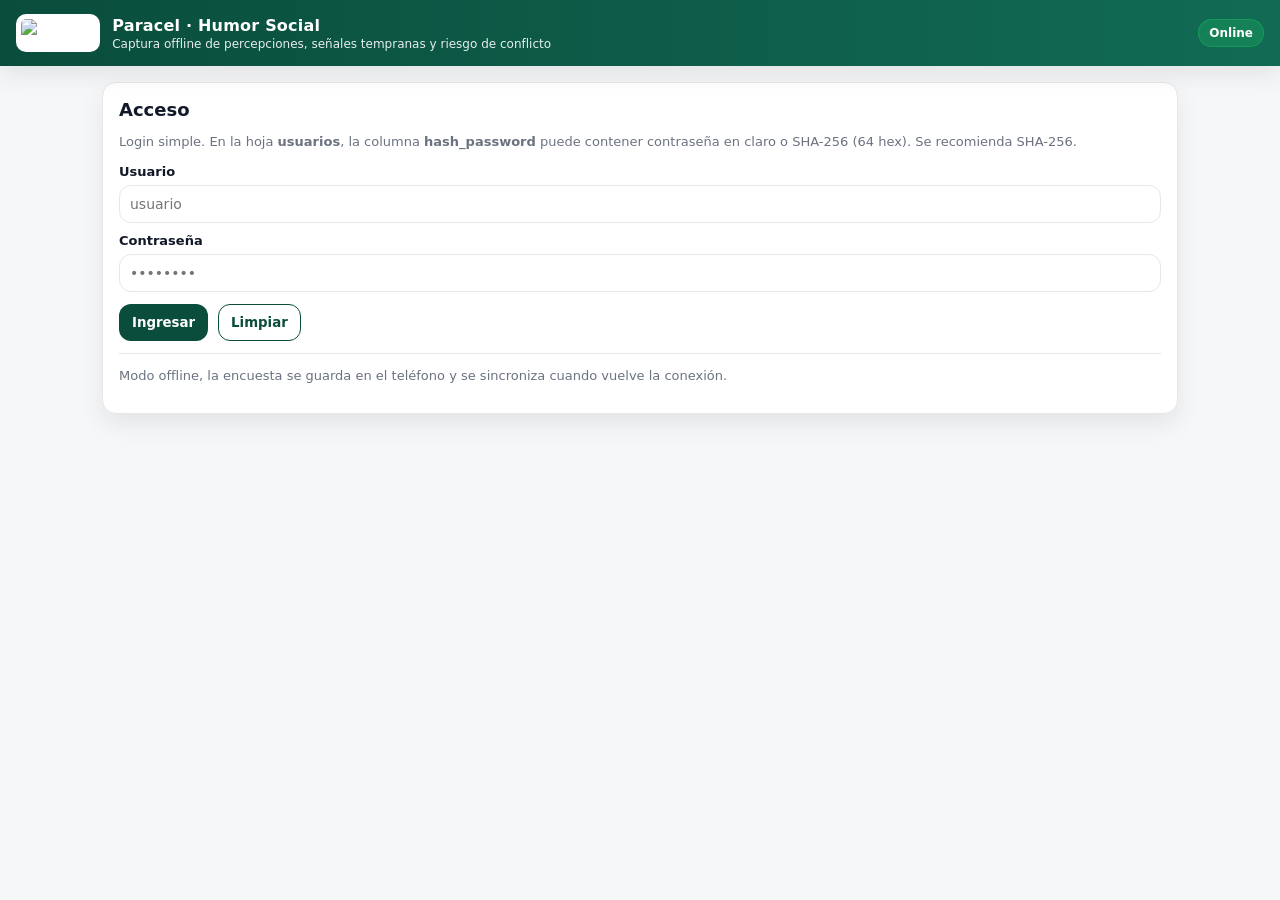
==== app/index.html @ 2449e36b "feat: restore v2 version" ====
<!doctype html>
<html lang="es">
<head>
  <meta charset="utf-8">
  <meta name="viewport" content="width=device-width,initial-scale=1,viewport-fit=cover">
  <meta name="theme-color" content="#0a4d3c">
  <title>Paracel · Humor Social</title>
  <link rel="manifest" href="./manifest.json">
  <link rel="icon" href="./icons/icon-192.png">
  <link rel="stylesheet" href="./styles.css">
</head>
<body>
  <header class="topbar">
    <img id="logo" class="logo" alt="Paracel">
    <div class="titleblock">
      <div id="appTitle" class="title">Paracel · Humor Social</div>
      <div class="subtitle">Captura offline de percepciones, señales tempranas y riesgo de conflicto</div>
    </div>
    <div class="right">
      <div id="netPill" class="pill">Offline</div>
      <button id="btnLogout" class="btn secondary" style="display:none;">Salir</button>
    </div>
  </header>

  <main class="wrap">
    <section id="cardLogin" class="card">
      <h2>Acceso</h2>
      <p class="muted">Login simple. En la hoja <b>usuarios</b>, la columna <b>hash_password</b> puede contener contraseña en claro o SHA-256 (64 hex). Se recomienda SHA-256.</p>
      <label>Usuario</label>
      <input id="loginUser" autocomplete="username" placeholder="usuario">
      <label>Contraseña</label>
      <input id="loginPass" type="password" autocomplete="current-password" placeholder="••••••••">
      <div class="row">
        <button id="btnLogin" class="btn">Ingresar</button>
        <button id="btnClear" class="btn secondary">Limpiar</button>
      </div>
      <div id="loginMsg"></div>
      <div class="hr"></div>
      <p class="muted">Modo offline, la encuesta se guarda en el teléfono y se sincroniza cuando vuelve la conexión.</p>
    </section>

    <section id="cardApp" class="card" style="display:none;">
      <div class="tabs">
        <button id="tabForm" class="tab active">Encuesta</button>
        <button id="tabDash" class="tab" style="display:none;">Tablero</button>
      </div>

      <section id="panelForm">
        <h2>Encuesta</h2>
        <p class="muted">Las preguntas se descargan cuando hay conexión y se guardan en caché. Si no hay conexión, se usa el último set disponible.</p>

        <div class="hr"></div>

        <div class="grid3">
          <div>
            <label>Tipo de informante</label>
            <select id="metaTipo">
              <option value="">Seleccione</option>
              <option value="oficina">Oficina</option>
              <option value="comunidad">Comunidad</option>
            </select>
          </div>
          <div>
            <label>Área</label>
            <input id="metaArea" placeholder="Ej.: Industrial, Forestal, Social">
          </div>
          <div>
            <label>Comunidad o Localidad</label>
            <input id="metaComunidad" placeholder="Ej.: Comunidad X">
          </div>
        </div>

        <label>Comentario general (opcional)</label>
        <textarea id="metaComentario" placeholder="Contexto, actores, hechos, fechas, señales"></textarea>

        <div class="hr"></div>

        <div id="questions"></div>

        <div class="row">
          <button id="btnSaveLocal" class="btn secondary">Guardar en el teléfono</button>
          <button id="btnSendNow" class="btn">Enviar ahora</button>
          <button id="btnSync" class="btn secondary">Sincronizar pendientes</button>
        </div>

        <div id="formMsg"></div>

        <div class="hr"></div>
        <div class="row">
          <div class="muted"><b>Pendientes:</b> <span id="pendingCount">0</span></div>
          <div class="muted"><b>Última sync:</b> <span id="lastSync">-</span></div>
        </div>
      </section>

      <section id="panelDash" style="display:none;">
        <h2>Tablero</h2>
        <p class="muted">Visible solo para usuarios autorizados. Métricas en ventana móvil y semáforo de alertas tempranas.</p>

        <div class="hr"></div>

        <div class="grid3">
          <div>
            <label>Ventana (días)</label>
            <select id="dashWindow">
              <option value="14">14</option>
              <option value="30" selected>30</option>
              <option value="60">60</option>
              <option value="90">90</option>
            </select>
          </div>
          <div>
            <label>Tipo informante</label>
            <select id="dashTipo">
              <option value="">(todos)</option>
              <option value="oficina">Oficina</option>
              <option value="comunidad">Comunidad</option>
            </select>
          </div>
          <div>
            <label>Comunidad</label>
            <select id="dashComunidad">
              <option value="">(todas)</option>
            </select>
          </div>
        </div>

        <div class="row">
          <button id="btnDash" class="btn">Actualizar tablero</button>
        </div>

        <div class="hr"></div>

        <div class="semaforo">
          <div class="lights">
            <div id="lightGreen" class="light"></div>
            <div id="lightYellow" class="light"></div>
            <div id="lightRed" class="light"></div>
          </div>
          <div>
            <div id="semTitle" class="semTitle">Semáforo</div>
            <div id="semMeta" class="muted">Sin datos</div>
            <div id="semExplain" class="muted"></div>
          </div>
        </div>

        <div class="hr"></div>

        <div id="kpis" class="kpis"></div>

        <div class="hr"></div>

        <h3>Ranking dimensiones</h3>
        <div id="dimRank"></div>

        <div class="hr"></div>

        <h3>Muestra de registros</h3>
        <div id="dashTable"></div>

        <div id="dashMsg"></div>
      </section>
    </section>
  </main>

  <script src="./idb.js"></script>
  <script src="./app.js"></script>
</body>
</html>
---- app/styles.css ----
:root{
  --g1:#0a4d3c;
  --g2:#116b55;
  --bg:#f5f7f9;
  --card:#ffffff;
  --text:#111827;
  --muted:#6b7280;
  --border:#e5e7eb;
  --shadow:0 10px 25px rgba(0,0,0,.08);
  --radius:14px;
  --danger:#b91c1c;
  --ok:#047857;
  --warn:#b45309;
}
*{ box-sizing:border-box; font-family:system-ui,-apple-system,Segoe UI,Roboto,Arial,sans-serif; }
body{ margin:0; background:var(--bg); color:var(--text); }
.topbar{
  background:linear-gradient(90deg,var(--g1),var(--g2));
  color:#fff; padding:14px 16px;
  display:flex; align-items:center; gap:12px;
  box-shadow:var(--shadow);
  position:sticky; top:0; z-index:10;
}
.logo{ height:38px; border-radius:10px; background:#fff; padding:5px; }
.titleblock{ display:flex; flex-direction:column; gap:2px; }
.title{ font-weight:900; letter-spacing:.2px; }
.subtitle{ font-size:12px; opacity:.9; }
.right{ margin-left:auto; display:flex; gap:10px; align-items:center; }
.wrap{ max-width:1100px; margin:16px auto; padding:0 12px; }
.card{
  background:var(--card); border:1px solid var(--border);
  border-radius:var(--radius); box-shadow:var(--shadow);
  padding:16px; margin-bottom:16px;
}
h2{ margin:0 0 6px 0; font-size:18px; font-weight:900; }
h3{ margin:0 0 10px 0; font-size:15px; font-weight:900; }
.muted{ color:var(--muted); font-size:13px; line-height:1.35; }
label{ display:block; font-size:13px; font-weight:800; margin:10px 0 6px; }
input, select, textarea{
  width:100%; padding:10px 10px; border:1px solid var(--border);
  border-radius:12px; outline:none; background:#fff; font-size:14px;
}
textarea{ min-height:92px; resize:vertical; }
.btn{
  display:inline-flex; align-items:center; justify-content:center;
  padding:10px 12px; border-radius:12px; border:1px solid transparent;
  background:var(--g1); color:#fff; font-weight:900; cursor:pointer;
}
.btn.secondary{ background:#fff; color:var(--g1); border-color:var(--g1); }
.btn:disabled{ opacity:.6; cursor:not-allowed; }
.row{ display:flex; gap:10px; flex-wrap:wrap; margin-top:12px; }
.hr{ height:1px; background:var(--border); margin:12px 0; }
.pill{
  display:inline-flex; align-items:center; justify-content:center;
  padding:6px 10px; border-radius:999px;
  background:rgba(255,255,255,.15);
  color:#fff; font-weight:900; font-size:12px;
  border:1px solid rgba(255,255,255,.25);
}
.tabs{ display:flex; gap:8px; flex-wrap:wrap; margin-bottom:8px; }
.tab{
  padding:9px 12px; border-radius:999px; background:#fff;
  border:1px solid var(--border); cursor:pointer; font-weight:900; font-size:13px;
}
.tab.active{ background:var(--g1); color:#fff; border-color:var(--g1); }

.grid3{ display:grid; grid-template-columns:repeat(3, 1fr); gap:10px; }
@media (max-width: 860px){ .grid3{ grid-template-columns:1fr; } }

.msg{ padding:10px 12px; border-radius:12px; border:1px solid; margin-top:10px; font-weight:800; font-size:13px; }
.msg.ok{ border-color:#a7f3d0; background:#ecfdf5; color:var(--ok); }
.msg.bad{ border-color:#fecaca; background:#fef2f2; color:var(--danger); }
.msg.warn{ border-color:#fde68a; background:#fffbeb; color:var(--warn); }

.qcard{ border:1px solid var(--border); border-radius:14px; padding:12px; margin:10px 0; background:#fff; }
.qhead{ display:flex; justify-content:space-between; gap:8px; align-items:center; }
.qdim{ font-size:12px; font-weight:900; color:var(--g1); }
.qreq{ font-size:12px; font-weight:900; color:var(--danger); }
.qtext{ margin:6px 0 0; font-weight:900; }
.opt{ margin:8px 0; display:flex; gap:8px; align-items:center; }

.kpis{ display:grid; grid-template-columns:repeat(4, 1fr); gap:10px; }
@media (max-width: 860px){ .kpis{ grid-template-columns:repeat(2, 1fr); } }
.kpi{ border:1px solid var(--border); border-radius:14px; padding:12px; background:#fff; }
.kpi .klabel{ color:var(--muted); font-size:12px; font-weight:900; }
.kpi .kval{ font-size:20px; font-weight:1000; margin-top:6px; }

.semaforo{ display:flex; align-items:center; gap:14px; border:1px solid var(--border); border-radius:14px; padding:12px; background:#fff; }
.lights{ display:flex; flex-direction:column; gap:10px; }
.light{ width:18px; height:18px; border-radius:50%; border:2px solid #d1d5db; background:#e5e7eb; }
.light.on.green{ background:#22c55e; border-color:#16a34a; }
.light.on.yellow{ background:#f59e0b; border-color:#d97706; }
.light.on.red{ background:#ef4444; border-color:#dc2626; }
.semTitle{ font-weight:1000; }

table{ border-collapse:collapse; width:100%; font-size:13px; }
th, td{ border:1px solid var(--border); padding:8px; text-align:left; vertical-align:top; }
th{ background:#f9fafb; font-weight:1000; }
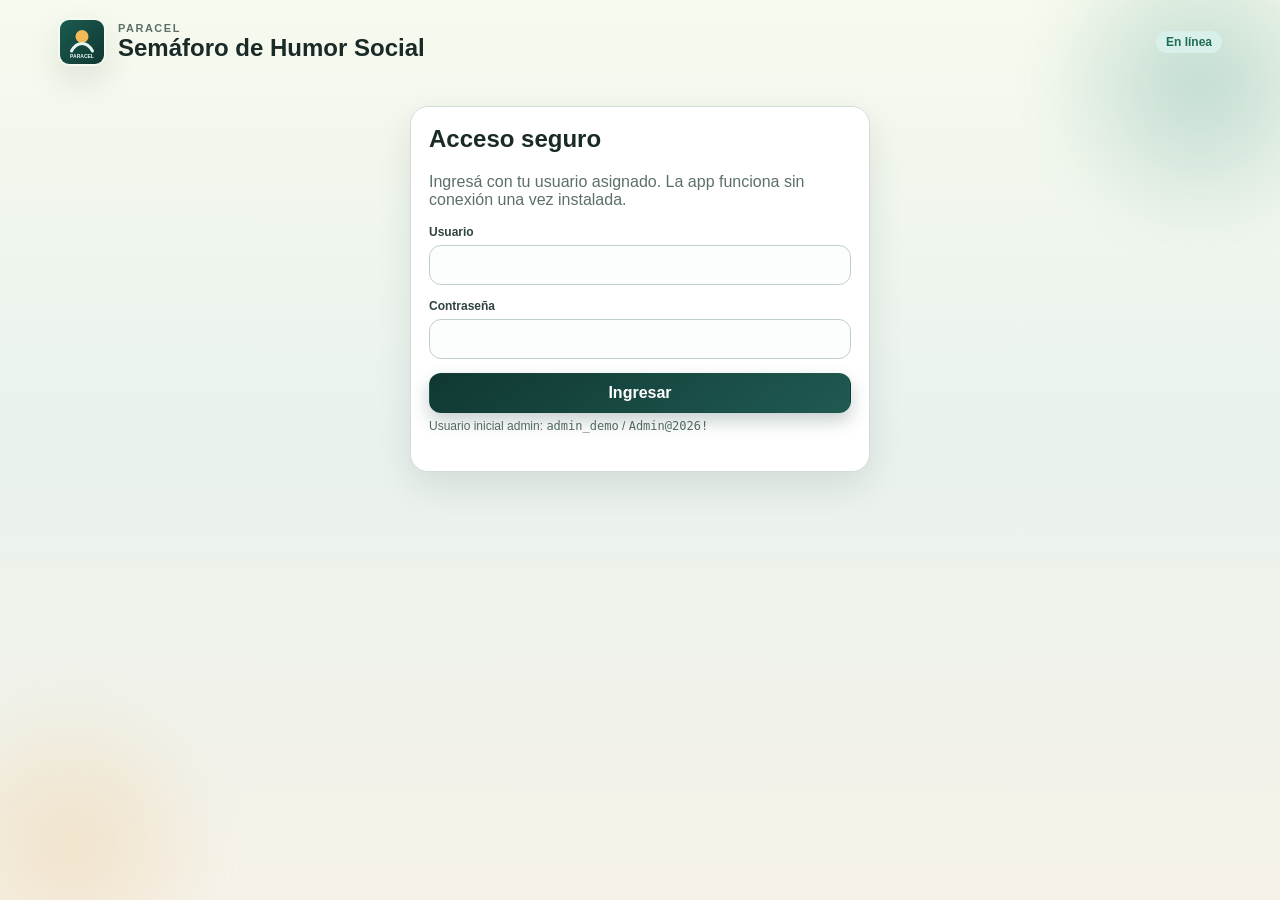
==== commit c120faee: "feat: pwa offline con control admin y correcciones de libro base" ====
--- a/app/index.html
+++ b/app/index.html
@@ -2,167 +2,230 @@
 <html lang="es">
 <head>
   <meta charset="utf-8">
-  <meta name="viewport" content="width=device-width,initial-scale=1,viewport-fit=cover">
-  <meta name="theme-color" content="#0a4d3c">
-  <title>Paracel · Humor Social</title>
-  <link rel="manifest" href="./manifest.json">
-  <link rel="icon" href="./icons/icon-192.png">
-  <link rel="stylesheet" href="./styles.css">
+  <meta name="viewport" content="width=device-width, initial-scale=1">
+  <meta name="theme-color" content="#103832">
+  <meta name="description" content="Semáforo de Humor Social PARACEL - App offline instalable">
+  <link rel="manifest" href="./manifest.webmanifest">
+  <link rel="icon" href="./assets/icons/icon-192.png" type="image/png">
+  <link rel="apple-touch-icon" href="./assets/icons/icon-192.png">
+  <title>PARACEL · Semáforo de Humor Social</title>
+  <link rel="stylesheet" href="./assets/css/styles.css">
 </head>
 <body>
+  <div class="bg-shape bg-shape-a"></div>
+  <div class="bg-shape bg-shape-b"></div>
+
   <header class="topbar">
-    <img id="logo" class="logo" alt="Paracel">
-    <div class="titleblock">
-      <div id="appTitle" class="title">Paracel · Humor Social</div>
-      <div class="subtitle">Captura offline de percepciones, señales tempranas y riesgo de conflicto</div>
+    <div class="brand">
+      <img src="./assets/icons/icon-192.svg" alt="PARACEL" class="brand-logo">
+      <div>
+        <p class="brand-kicker">PARACEL</p>
+        <h1>Semáforo de Humor Social</h1>
+      </div>
     </div>
-    <div class="right">
-      <div id="netPill" class="pill">Offline</div>
-      <button id="btnLogout" class="btn secondary" style="display:none;">Salir</button>
+    <div class="topbar-actions">
+      <span id="networkBadge" class="badge badge-online">En línea</span>
+      <button id="installBtn" class="btn btn-secondary hidden" type="button">Instalar App</button>
+      <button id="logoutBtn" class="btn btn-danger hidden" type="button">Salir</button>
     </div>
   </header>
 
-  <main class="wrap">
-    <section id="cardLogin" class="card">
-      <h2>Acceso</h2>
-      <p class="muted">Login simple. En la hoja <b>usuarios</b>, la columna <b>hash_password</b> puede contener contraseña en claro o SHA-256 (64 hex). Se recomienda SHA-256.</p>
-      <label>Usuario</label>
-      <input id="loginUser" autocomplete="username" placeholder="usuario">
-      <label>Contraseña</label>
-      <input id="loginPass" type="password" autocomplete="current-password" placeholder="••••••••">
-      <div class="row">
-        <button id="btnLogin" class="btn">Ingresar</button>
-        <button id="btnClear" class="btn secondary">Limpiar</button>
+  <main class="layout">
+    <section id="loginView" class="card auth-card">
+      <h2>Acceso seguro</h2>
+      <p class="muted">Ingresá con tu usuario asignado. La app funciona sin conexión una vez instalada.</p>
+      <form id="loginForm" class="stack">
+        <label class="field">
+          <span>Usuario</span>
+          <input id="loginUser" name="loginUser" autocomplete="username" required>
+        </label>
+        <label class="field">
+          <span>Contraseña</span>
+          <input id="loginPass" name="loginPass" type="password" autocomplete="current-password" required>
+        </label>
+        <button type="submit" class="btn btn-primary">Ingresar</button>
+      </form>
+      <p class="helper">Usuario inicial admin: <code>admin_demo</code> / <code>Admin@2026!</code></p>
+      <p id="loginMsg" class="message"></p>
+    </section>
+
+    <section id="appView" class="hidden">
+      <div class="toolbar card">
+        <div>
+          <h2 id="welcomeTitle">Bienvenido</h2>
+          <p id="welcomeMeta" class="muted"></p>
+        </div>
+        <div class="toolbar-actions">
+          <button id="tabSurveyBtn" class="tab-btn active" data-tab="survey" type="button">Nuevo sondeo</button>
+          <button id="tabPendingBtn" class="tab-btn" data-tab="pending" type="button">Pendientes</button>
+          <button id="tabUsersBtn" class="tab-btn hidden" data-tab="users" type="button">Usuarios</button>
+          <button id="tabSettingsBtn" class="tab-btn" data-tab="settings" type="button">Configuración</button>
+        </div>
       </div>
-      <div id="loginMsg"></div>
-      <div class="hr"></div>
-      <p class="muted">Modo offline, la encuesta se guarda en el teléfono y se sincroniza cuando vuelve la conexión.</p>
-    </section>
-
-    <section id="cardApp" class="card" style="display:none;">
-      <div class="tabs">
-        <button id="tabForm" class="tab active">Encuesta</button>
-        <button id="tabDash" class="tab" style="display:none;">Tablero</button>
-      </div>
-
-      <section id="panelForm">
-        <h2>Encuesta</h2>
-        <p class="muted">Las preguntas se descargan cuando hay conexión y se guardan en caché. Si no hay conexión, se usa el último set disponible.</p>
-
-        <div class="hr"></div>
-
-        <div class="grid3">
-          <div>
-            <label>Tipo de informante</label>
-            <select id="metaTipo">
-              <option value="">Seleccione</option>
-              <option value="oficina">Oficina</option>
-              <option value="comunidad">Comunidad</option>
-            </select>
-          </div>
-          <div>
-            <label>Área</label>
-            <input id="metaArea" placeholder="Ej.: Industrial, Forestal, Social">
-          </div>
-          <div>
-            <label>Comunidad o Localidad</label>
-            <input id="metaComunidad" placeholder="Ej.: Comunidad X">
-          </div>
-        </div>
-
-        <label>Comentario general (opcional)</label>
-        <textarea id="metaComentario" placeholder="Contexto, actores, hechos, fechas, señales"></textarea>
-
-        <div class="hr"></div>
-
-        <div id="questions"></div>
-
-        <div class="row">
-          <button id="btnSaveLocal" class="btn secondary">Guardar en el teléfono</button>
-          <button id="btnSendNow" class="btn">Enviar ahora</button>
-          <button id="btnSync" class="btn secondary">Sincronizar pendientes</button>
-        </div>
-
-        <div id="formMsg"></div>
-
-        <div class="hr"></div>
-        <div class="row">
-          <div class="muted"><b>Pendientes:</b> <span id="pendingCount">0</span></div>
-          <div class="muted"><b>Última sync:</b> <span id="lastSync">-</span></div>
-        </div>
-      </section>
-
-      <section id="panelDash" style="display:none;">
-        <h2>Tablero</h2>
-        <p class="muted">Visible solo para usuarios autorizados. Métricas en ventana móvil y semáforo de alertas tempranas.</p>
-
-        <div class="hr"></div>
-
-        <div class="grid3">
-          <div>
-            <label>Ventana (días)</label>
-            <select id="dashWindow">
-              <option value="14">14</option>
-              <option value="30" selected>30</option>
-              <option value="60">60</option>
-              <option value="90">90</option>
-            </select>
-          </div>
-          <div>
-            <label>Tipo informante</label>
-            <select id="dashTipo">
-              <option value="">(todos)</option>
-              <option value="oficina">Oficina</option>
-              <option value="comunidad">Comunidad</option>
-            </select>
-          </div>
-          <div>
-            <label>Comunidad</label>
-            <select id="dashComunidad">
-              <option value="">(todas)</option>
-            </select>
-          </div>
-        </div>
-
-        <div class="row">
-          <button id="btnDash" class="btn">Actualizar tablero</button>
-        </div>
-
-        <div class="hr"></div>
-
-        <div class="semaforo">
-          <div class="lights">
-            <div id="lightGreen" class="light"></div>
-            <div id="lightYellow" class="light"></div>
-            <div id="lightRed" class="light"></div>
-          </div>
-          <div>
-            <div id="semTitle" class="semTitle">Semáforo</div>
-            <div id="semMeta" class="muted">Sin datos</div>
-            <div id="semExplain" class="muted"></div>
-          </div>
-        </div>
-
-        <div class="hr"></div>
-
-        <div id="kpis" class="kpis"></div>
-
-        <div class="hr"></div>
-
-        <h3>Ranking dimensiones</h3>
-        <div id="dimRank"></div>
-
-        <div class="hr"></div>
-
-        <h3>Muestra de registros</h3>
-        <div id="dashTable"></div>
-
-        <div id="dashMsg"></div>
+
+      <section id="tab-survey" class="card tab-panel active">
+        <div class="card-head">
+          <h3>Registrar sondeo</h3>
+          <span id="draftCount" class="badge badge-neutral">Pendientes: 0</span>
+        </div>
+        <form id="surveyForm" class="stack">
+          <div class="grid two">
+            <label class="field">
+              <span>Tipo de informante</span>
+              <input id="tipoInformante" required>
+            </label>
+            <label class="field">
+              <span>ID encuesta</span>
+              <input id="idEncuesta" readonly>
+            </label>
+          </div>
+
+          <div class="grid three">
+            <label class="field">
+              <span>Departamento</span>
+              <select id="departamento" required></select>
+            </label>
+            <label class="field">
+              <span>Distrito</span>
+              <select id="distrito" required></select>
+            </label>
+            <label class="field">
+              <span>Comunidad</span>
+              <input id="comunidad" list="comunidadList" required>
+              <datalist id="comunidadList"></datalist>
+            </label>
+          </div>
+
+          <div class="gps-box">
+            <div>
+              <p class="gps-title">Geolocalización</p>
+              <p id="gpsStatus" class="muted">Sin coordenadas.</p>
+            </div>
+            <button id="gpsBtn" class="btn btn-secondary" type="button">Capturar GPS</button>
+          </div>
+
+          <div id="questionnaire" class="stack"></div>
+
+          <label class="field">
+            <span>Comentario general</span>
+            <textarea id="comentarioGeneral" rows="3" placeholder="Observación general opcional"></textarea>
+          </label>
+
+          <button id="saveSurveyBtn" class="btn btn-primary" type="submit">Guardar sondeo</button>
+          <p id="surveyMsg" class="message"></p>
+        </form>
+      </section>
+
+      <section id="tab-pending" class="card tab-panel hidden">
+        <div class="card-head">
+          <h3>Datos locales y sincronización</h3>
+          <span id="pendingMeta" class="badge badge-neutral">0 sondeos pendientes</span>
+        </div>
+        <div class="actions-row">
+          <button id="exportCsvBtn" class="btn btn-secondary" type="button">Exportar CSV</button>
+          <button id="exportJsonBtn" class="btn btn-secondary" type="button">Exportar respaldo JSON</button>
+          <label class="btn btn-secondary btn-file">
+            Importar respaldo
+            <input id="importJsonInput" type="file" accept=".json,application/json">
+          </label>
+          <button id="markSyncedBtn" class="btn btn-primary" type="button">Marcar todo como sincronizado</button>
+        </div>
+        <div id="pendingList" class="stack"></div>
+        <p id="pendingMsg" class="message"></p>
+      </section>
+
+      <section id="tab-users" class="card tab-panel hidden">
+        <div class="card-head">
+          <h3>Administración de usuarios</h3>
+          <span class="badge badge-warning">Solo administrador</span>
+        </div>
+        <form id="userForm" class="stack">
+          <input id="userFormOriginal" type="hidden">
+          <div class="grid three">
+            <label class="field">
+              <span>Usuario</span>
+              <input id="userUsername" required>
+            </label>
+            <label class="field">
+              <span>Nombre</span>
+              <input id="userNombre" required>
+            </label>
+            <label class="field">
+              <span>Rol</span>
+              <select id="userRol" required>
+                <option value="admin">admin</option>
+                <option value="editor">editor</option>
+                <option value="usuario">usuario</option>
+              </select>
+            </label>
+          </div>
+          <div class="grid three">
+            <label class="field">
+              <span>Contraseña</span>
+              <input id="userPassword" type="password" autocomplete="new-password" placeholder="Requerida para crear">
+            </label>
+            <label class="field">
+              <span>Tipo informante por defecto</span>
+              <input id="userTipoInformante" placeholder="Ej: Autoridad local">
+            </label>
+            <label class="field switch">
+              <span>Activo</span>
+              <input id="userActivo" type="checkbox" checked>
+            </label>
+          </div>
+          <div class="actions-row">
+            <button id="saveUserBtn" class="btn btn-primary" type="submit">Guardar usuario</button>
+            <button id="cancelUserBtn" class="btn btn-secondary" type="button">Cancelar edición</button>
+          </div>
+        </form>
+        <div class="table-wrap">
+          <table>
+            <thead>
+              <tr>
+                <th>Usuario</th>
+                <th>Nombre</th>
+                <th>Rol</th>
+                <th>Activo</th>
+                <th>Tipo informante</th>
+                <th>Acciones</th>
+              </tr>
+            </thead>
+            <tbody id="usersTableBody"></tbody>
+          </table>
+        </div>
+        <p id="usersMsg" class="message"></p>
+      </section>
+
+      <section id="tab-settings" class="card tab-panel hidden">
+        <div class="card-head">
+          <h3>Configuración operativa</h3>
+        </div>
+        <div class="stack">
+          <p class="muted">
+            Esta versión funciona sin internet. Los sondeos se guardan en el dispositivo y pueden exportarse para consolidación central.
+          </p>
+          <ul class="flat-list">
+            <li>Instalación Android: abrir en Chrome, luego <strong>Instalar app</strong>.</li>
+            <li>Instalación iPhone: abrir en Safari, compartir, luego <strong>Añadir a pantalla de inicio</strong>.</li>
+            <li>Respaldo recomendado: exportar JSON al cierre de cada jornada de campo.</li>
+          </ul>
+          <button id="wipeDataBtn" class="btn btn-danger" type="button">Borrar datos locales de este dispositivo</button>
+          <p id="settingsMsg" class="message"></p>
+        </div>
       </section>
     </section>
   </main>
 
-  <script src="./idb.js"></script>
-  <script src="./app.js"></script>
+  <template id="pendingItemTpl">
+    <article class="pending-item">
+      <div>
+        <h4></h4>
+        <p class="muted"></p>
+      </div>
+      <span class="badge badge-warning">Pendiente</span>
+    </article>
+  </template>
+
+  <script type="module" src="./assets/js/app.js"></script>
 </body>
 </html>
--- a/app/assets/css/styles.css
+++ b/app/assets/css/styles.css
@@ -0,0 +1,461 @@
+:root {
+  --bg: #f2f5ef;
+  --card: #ffffff;
+  --ink: #1a2a27;
+  --muted: #5c6f6b;
+  --line: #d2ddd9;
+  --brand: #103832;
+  --brand-2: #1f5a51;
+  --accent: #d18c2c;
+  --danger: #a52e2e;
+  --radius: 18px;
+  --shadow: 0 14px 34px rgba(17, 40, 35, 0.1);
+  --font-main: "Trebuchet MS", "Segoe UI", Verdana, sans-serif;
+  --font-display: "Franklin Gothic Medium", "Trebuchet MS", sans-serif;
+}
+
+* {
+  box-sizing: border-box;
+}
+
+html,
+body {
+  margin: 0;
+  padding: 0;
+  min-height: 100%;
+}
+
+body {
+  font-family: var(--font-main);
+  color: var(--ink);
+  background: linear-gradient(180deg, #f7faee 0%, #e9f2ed 48%, #f6f2e8 100%);
+}
+
+.bg-shape {
+  position: fixed;
+  pointer-events: none;
+  z-index: -1;
+  opacity: 0.4;
+  filter: blur(22px);
+}
+
+.bg-shape-a {
+  top: -80px;
+  right: -80px;
+  width: 320px;
+  height: 320px;
+  background: radial-gradient(circle, #73b0a5 0%, transparent 72%);
+}
+
+.bg-shape-b {
+  bottom: -90px;
+  left: -80px;
+  width: 300px;
+  height: 300px;
+  background: radial-gradient(circle, #ebcb9b 0%, transparent 72%);
+}
+
+.topbar {
+  display: flex;
+  justify-content: space-between;
+  align-items: center;
+  gap: 12px;
+  padding: 18px 18px 0;
+  max-width: 1200px;
+  margin: 0 auto;
+}
+
+.brand {
+  display: flex;
+  align-items: center;
+  gap: 12px;
+}
+
+.brand-logo {
+  width: 48px;
+  height: 48px;
+  border-radius: 12px;
+  box-shadow: var(--shadow);
+}
+
+.brand-kicker {
+  margin: 0;
+  font-size: 11px;
+  letter-spacing: 1.5px;
+  text-transform: uppercase;
+  color: var(--muted);
+  font-weight: 700;
+}
+
+h1 {
+  margin: 0;
+  font-size: 24px;
+  font-family: var(--font-display);
+}
+
+.topbar-actions {
+  display: flex;
+  align-items: center;
+  gap: 10px;
+}
+
+.layout {
+  max-width: 1200px;
+  margin: 10px auto 32px;
+  padding: 0 16px;
+}
+
+.card {
+  background: var(--card);
+  border: 1px solid var(--line);
+  border-radius: var(--radius);
+  box-shadow: var(--shadow);
+  padding: 18px;
+}
+
+.auth-card {
+  max-width: 460px;
+  margin: 40px auto;
+}
+
+h2,
+h3,
+h4 {
+  margin-top: 0;
+  font-family: var(--font-display);
+}
+
+.muted {
+  color: var(--muted);
+}
+
+.stack {
+  display: flex;
+  flex-direction: column;
+  gap: 14px;
+}
+
+.grid {
+  display: grid;
+  gap: 12px;
+}
+
+.grid.two {
+  grid-template-columns: repeat(2, minmax(0, 1fr));
+}
+
+.grid.three {
+  grid-template-columns: repeat(3, minmax(0, 1fr));
+}
+
+.field {
+  display: flex;
+  flex-direction: column;
+  gap: 6px;
+}
+
+.field span {
+  font-size: 12px;
+  font-weight: 700;
+  color: #314341;
+}
+
+input,
+select,
+textarea {
+  width: 100%;
+  border: 1px solid #bfcfca;
+  border-radius: 12px;
+  font: inherit;
+  color: var(--ink);
+  padding: 10px 12px;
+  background: #fcfefd;
+}
+
+input:focus,
+select:focus,
+textarea:focus {
+  outline: 2px solid #85bcb1;
+  border-color: #67a79a;
+}
+
+textarea {
+  resize: vertical;
+}
+
+.switch {
+  align-items: center;
+  justify-content: flex-end;
+  gap: 8px;
+}
+
+.switch input {
+  width: 20px;
+  height: 20px;
+}
+
+.btn {
+  border: 1px solid transparent;
+  border-radius: 12px;
+  padding: 10px 14px;
+  font: inherit;
+  font-weight: 700;
+  cursor: pointer;
+  transition: transform 0.15s ease, box-shadow 0.15s ease;
+}
+
+.btn:hover {
+  transform: translateY(-1px);
+}
+
+.btn-primary {
+  background: linear-gradient(145deg, var(--brand), var(--brand-2));
+  color: #fff;
+  box-shadow: 0 8px 18px rgba(16, 56, 50, 0.24);
+}
+
+.btn-secondary {
+  background: #edf4f2;
+  border-color: #b8cdc7;
+  color: #24403b;
+}
+
+.btn-danger {
+  background: #fff0f0;
+  border-color: #e0b3b3;
+  color: var(--danger);
+}
+
+.btn-file {
+  position: relative;
+  overflow: hidden;
+}
+
+.btn-file input {
+  position: absolute;
+  inset: 0;
+  opacity: 0;
+  cursor: pointer;
+}
+
+.toolbar {
+  display: flex;
+  justify-content: space-between;
+  gap: 14px;
+  align-items: center;
+  margin-bottom: 12px;
+}
+
+.toolbar-actions {
+  display: flex;
+  gap: 8px;
+  flex-wrap: wrap;
+}
+
+.tab-btn {
+  border: 1px solid #bfd2cd;
+  border-radius: 999px;
+  background: #eff6f4;
+  color: #24403b;
+  padding: 8px 14px;
+  font-weight: 700;
+}
+
+.tab-btn.active {
+  background: linear-gradient(145deg, #17433d, #27685d);
+  color: #fff;
+  border-color: transparent;
+}
+
+.tab-panel {
+  margin-top: 12px;
+}
+
+.tab-panel.hidden {
+  display: none;
+}
+
+.card-head {
+  display: flex;
+  justify-content: space-between;
+  align-items: center;
+  gap: 10px;
+  margin-bottom: 12px;
+}
+
+.badge {
+  display: inline-flex;
+  align-items: center;
+  border-radius: 999px;
+  padding: 4px 10px;
+  font-size: 12px;
+  font-weight: 700;
+}
+
+.badge-online {
+  background: #d8f0e9;
+  color: #1f6b58;
+}
+
+.badge-offline {
+  background: #f7e4b9;
+  color: #8b5b05;
+}
+
+.badge-neutral {
+  background: #ebf1ef;
+  color: #3a5550;
+}
+
+.badge-warning {
+  background: #fce9d2;
+  color: #8c5b00;
+}
+
+.gps-box {
+  border: 1px dashed #9eb8b2;
+  border-radius: 12px;
+  padding: 12px;
+  display: flex;
+  justify-content: space-between;
+  align-items: center;
+  gap: 10px;
+}
+
+.gps-title {
+  margin: 0 0 4px;
+  font-weight: 700;
+}
+
+.question-card {
+  background: #f8fcfb;
+  border: 1px solid #d8e5e1;
+  border-radius: 14px;
+  padding: 12px;
+}
+
+.question-head {
+  display: flex;
+  justify-content: space-between;
+  gap: 8px;
+  margin-bottom: 8px;
+}
+
+.question-id {
+  font-size: 12px;
+  font-weight: 700;
+  color: #3f5a56;
+}
+
+.question-text {
+  margin: 0;
+  font-weight: 700;
+}
+
+.options {
+  display: flex;
+  flex-direction: column;
+  gap: 8px;
+}
+
+.option-item {
+  display: flex;
+  gap: 8px;
+  align-items: flex-start;
+}
+
+.option-item input {
+  margin-top: 2px;
+}
+
+.actions-row {
+  display: flex;
+  gap: 8px;
+  flex-wrap: wrap;
+}
+
+.pending-item {
+  display: flex;
+  justify-content: space-between;
+  align-items: center;
+  gap: 10px;
+  border: 1px solid #d4dfdc;
+  border-radius: 12px;
+  padding: 10px 12px;
+  background: #fcfdfa;
+}
+
+.pending-item h4 {
+  margin: 0 0 4px;
+}
+
+.table-wrap {
+  overflow-x: auto;
+}
+
+table {
+  width: 100%;
+  border-collapse: collapse;
+}
+
+th,
+td {
+  text-align: left;
+  padding: 8px 10px;
+  border-bottom: 1px solid #e1ebe8;
+  white-space: nowrap;
+}
+
+th {
+  font-size: 12px;
+  color: #4a645f;
+}
+
+.inline-actions {
+  display: flex;
+  gap: 6px;
+}
+
+.inline-actions button {
+  font-size: 12px;
+  padding: 6px 8px;
+}
+
+.helper {
+  margin: 6px 0 0;
+  color: #516863;
+  font-size: 12px;
+}
+
+.message {
+  min-height: 20px;
+  margin: 0;
+  color: #29544b;
+  font-size: 13px;
+  font-weight: 700;
+}
+
+.message.error {
+  color: var(--danger);
+}
+
+.flat-list {
+  margin: 0;
+  padding-left: 18px;
+}
+
+.hidden {
+  display: none !important;
+}
+
+@media (max-width: 900px) {
+  .grid.two,
+  .grid.three {
+    grid-template-columns: 1fr;
+  }
+
+  .toolbar {
+    flex-direction: column;
+    align-items: flex-start;
+  }
+}
